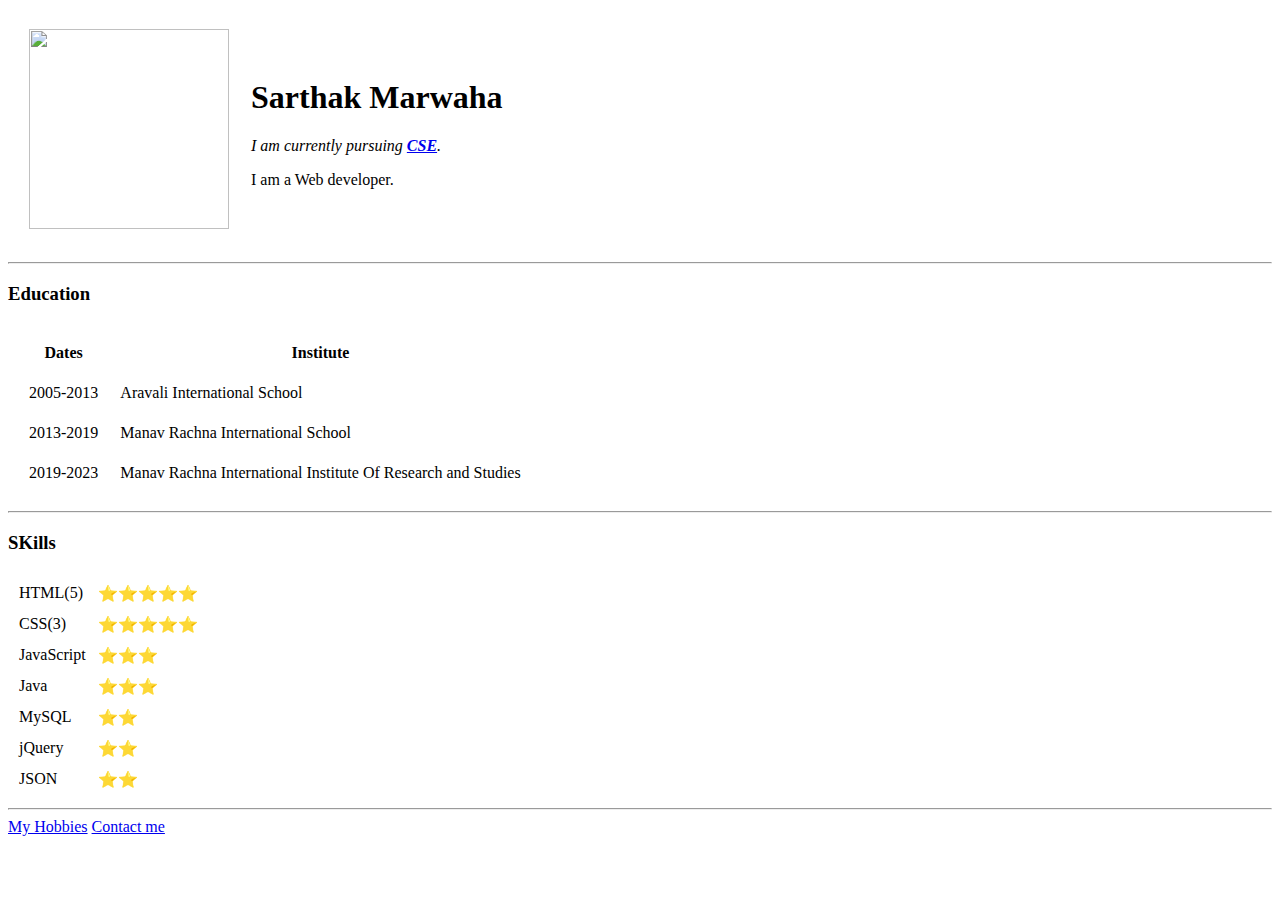
==== index.html @ b6f0bf6c "Add files via upload" ====
<!DOCTYPE html>
<html lang="en" dir="ltr">

<head>
  <meta charset="utf-8">
  <title>⚠ Sarthak's Personal site</title>
</head>

<body>
  <table cellspacing="20">
    <tr>
      <td><img src="images/photo.png" alt="" width="200" height="200"></td>
      <td><h1>Sarthak Marwaha</h1>
      <p> <em>I am currently pursuing <strong><a href="https://www.careers360.com/courses/computer-science-engineering-course" target="_blank">CSE</a></strong>.</em> </p>
      <p>I am a Web developer.</p></td>
    </tr>
  </table>
  <hr>
  <h3>Education</h3>
  <table cellspacing="20">
    <thead>
      <tr>
        <th>Dates</th>
        <th>Institute</th>
      </tr>
    </thead>
    <tr>
      <td>2005-2013</td>
      <td>Aravali International School</td>
    </tr>
    <tr>
      <td>2013-2019</td>
      <td>Manav Rachna International School</td>
    </tr>
    <tr>
      <td>2019-2023</td>
      <td>Manav Rachna International Institute Of Research and Studies</td>
    </tr>
  </table>
  <hr>
  <h3>SKills</h3>
  <table cellspacing="10">
    <tr>
      <td>HTML(5)</td>
      <td>⭐⭐⭐⭐⭐</td>
    </tr>
    <tr>
      <td>CSS(3)</td>
      <td>⭐⭐⭐⭐⭐</td>
    </tr>
    <tr>
      <td>JavaScript</td>
      <td>⭐⭐⭐</td>
    </tr>
    <tr>
      <td>Java</td>
      <td>⭐⭐⭐</td>
    </tr>
    <tr>
      <td>MySQL</td>
      <td>⭐⭐</td>
    </tr>
    <tr>
      <td>jQuery</td>
      <td>⭐⭐</td>
    </tr>

    <tr>
      <td>JSON</td>
      <td>⭐⭐</td>
    </tr>
  </table>
  <hr>
  <a href="hobbies.html" target="_blank">My Hobbies</a>
  <a href="contact.html" target="_blank">Contact me</a>
</body>

</html>
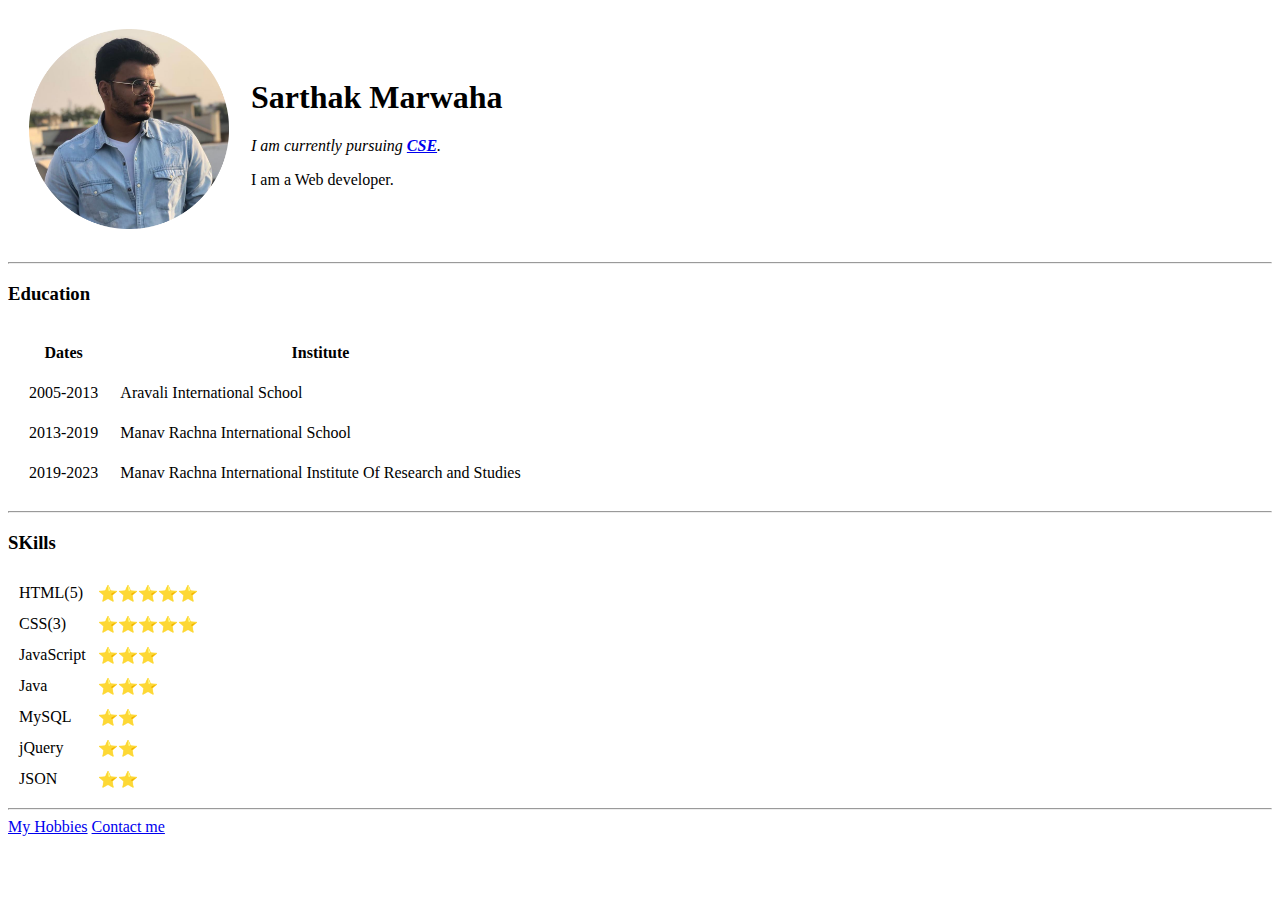
==== commit 189b121e: "Update index.html" ====
--- a/index.html
+++ b/index.html
@@ -9,7 +9,7 @@
 <body>
   <table cellspacing="20">
     <tr>
-      <td><img src="images/photo.png" alt="" width="200" height="200"></td>
+      <td><img src="photo.png" alt="" width="200" height="200"></td>
       <td><h1>Sarthak Marwaha</h1>
       <p> <em>I am currently pursuing <strong><a href="https://www.careers360.com/courses/computer-science-engineering-course" target="_blank">CSE</a></strong>.</em> </p>
       <p>I am a Web developer.</p></td>
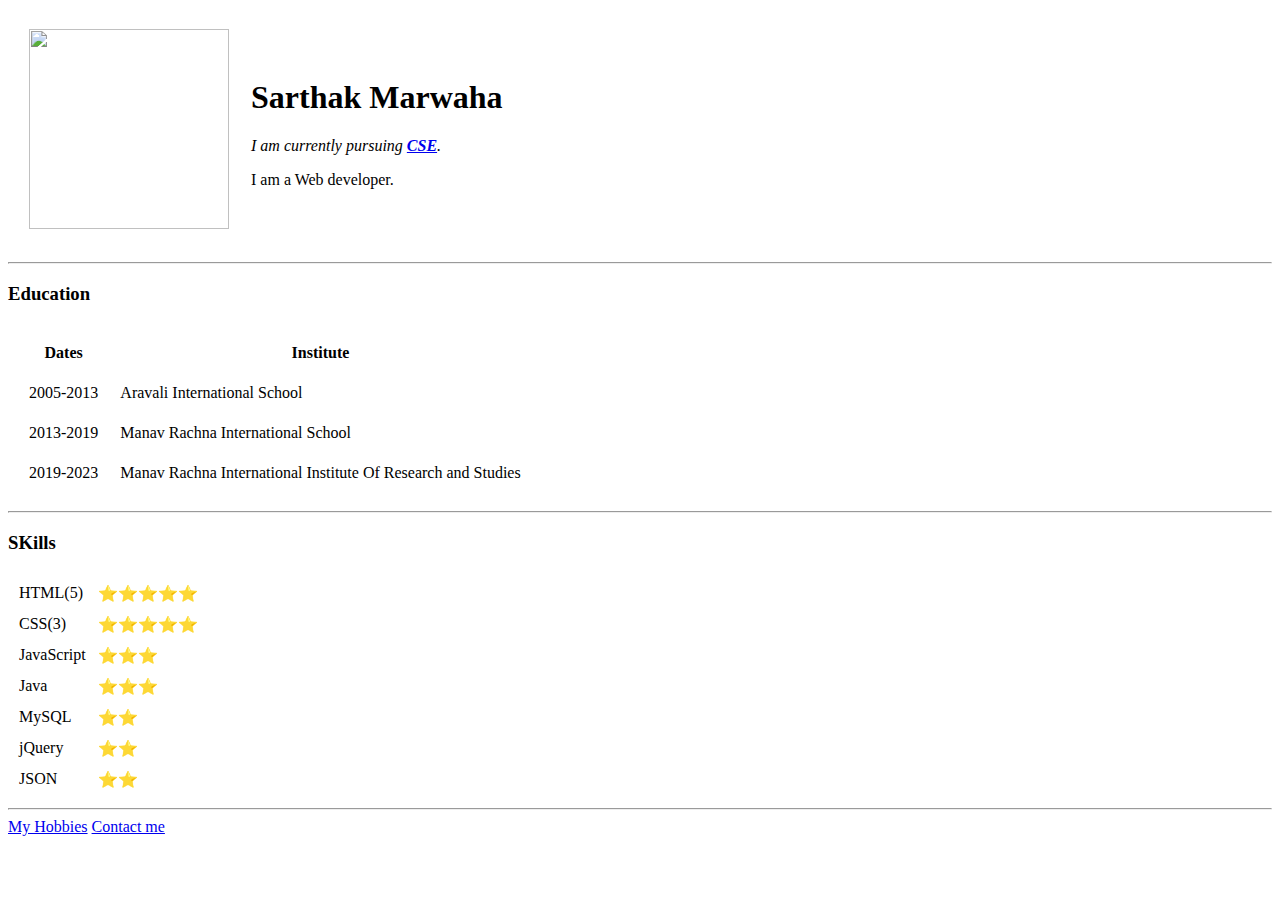
==== commit 7c2a5d29: "Add files via upload" ====
--- a/index.html
+++ b/index.html
@@ -4,12 +4,13 @@
 <head>
   <meta charset="utf-8">
   <title>⚠ Sarthak's Personal site</title>
+<link rel="stylesheet" href="css/style.css">
 </head>
 
 <body>
   <table cellspacing="20">
     <tr>
-      <td><img src="photo.png" alt="" width="200" height="200"></td>
+      <td><img src="images/photo.png" alt="" width="200" height="200"></td>
       <td><h1>Sarthak Marwaha</h1>
       <p> <em>I am currently pursuing <strong><a href="https://www.careers360.com/courses/computer-science-engineering-course" target="_blank">CSE</a></strong>.</em> </p>
       <p>I am a Web developer.</p></td>
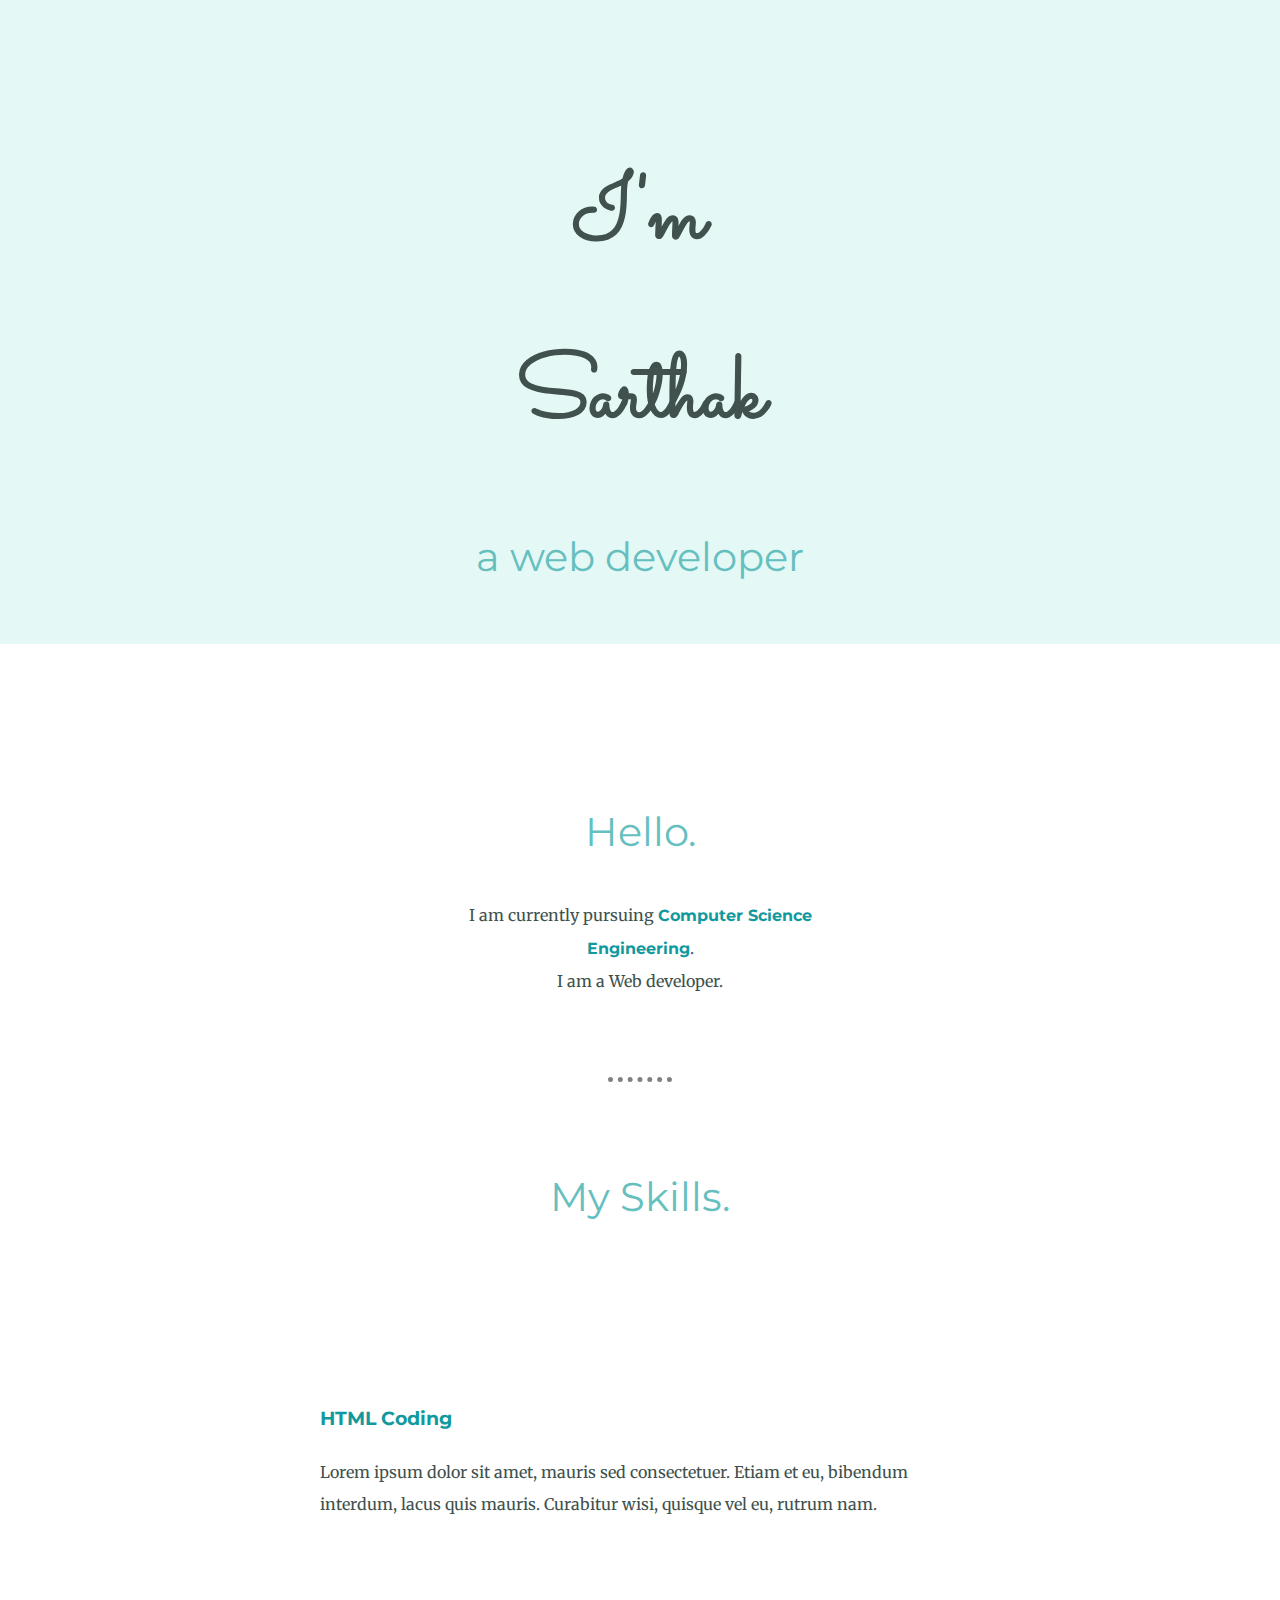
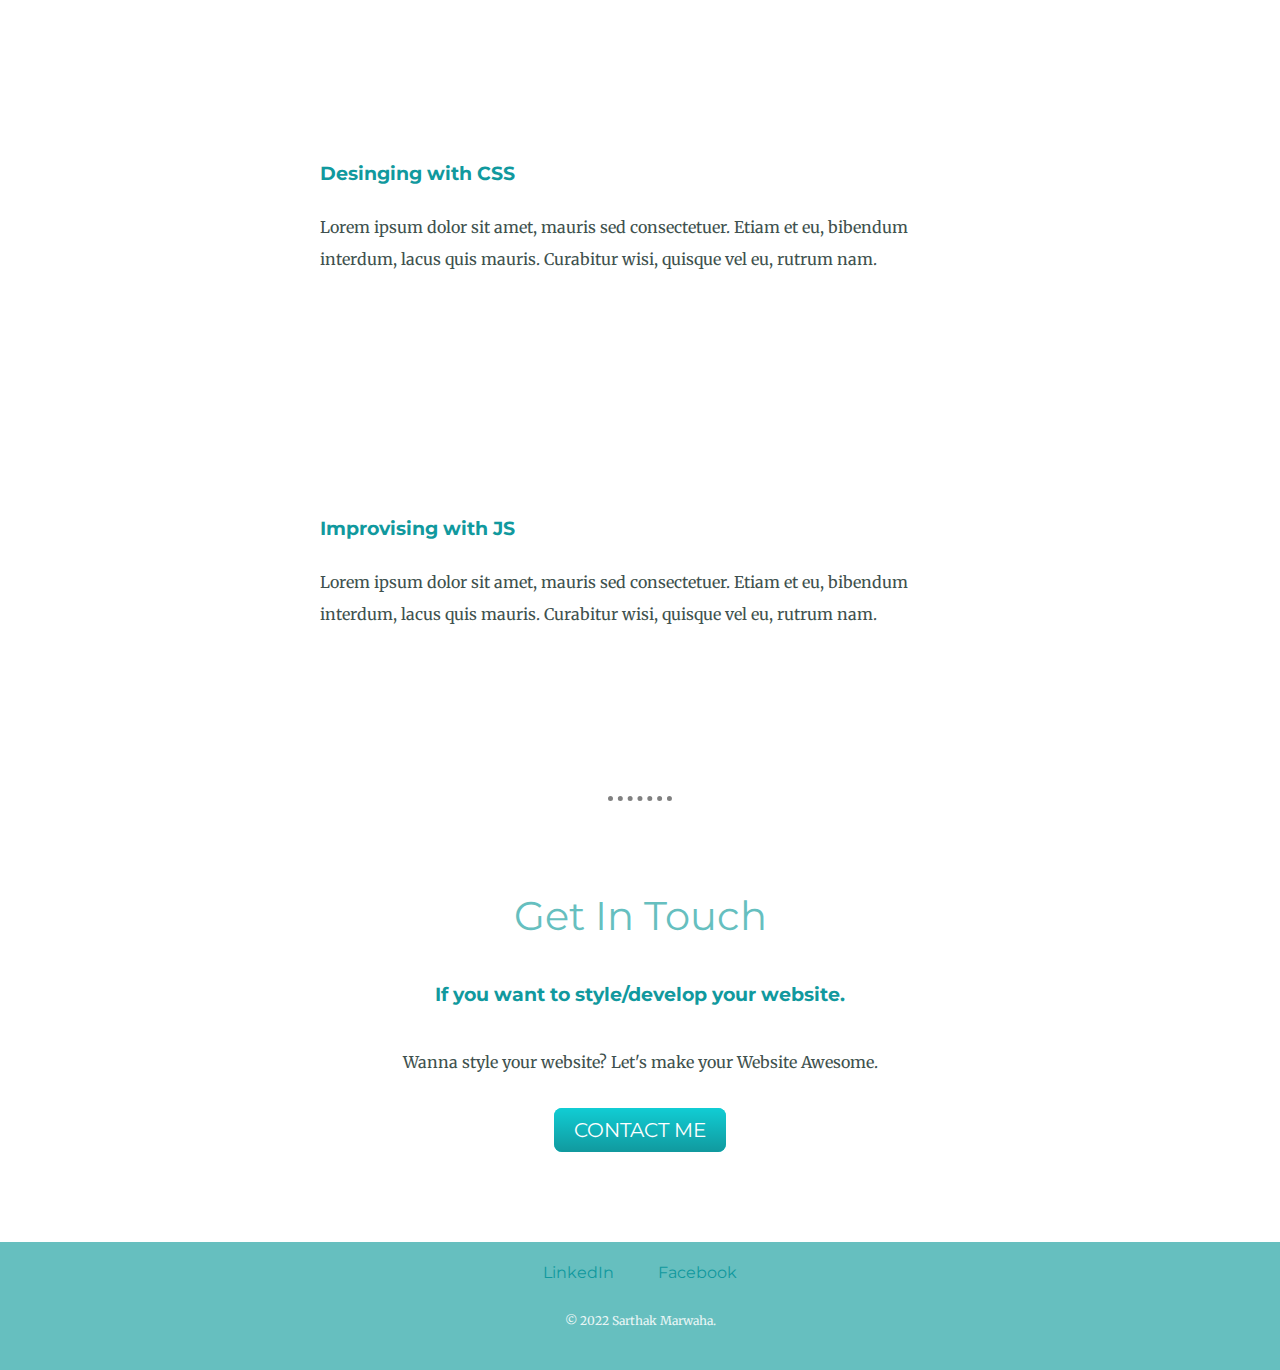
==== commit 8c1681ad: "Add files via upload" ====
--- a/index.html
+++ b/index.html
@@ -1,79 +1,63 @@
 <!DOCTYPE html>
 <html lang="en" dir="ltr">
+  <head>
+    <meta charset="utf-8">
+    <title>Sarthak Marwaha</title>
+    <link rel="stylesheet" href="styles.css">
+    <link rel="icon" href="favicon.ico">
+    <link rel="preconnect" href="https://fonts.googleapis.com">
+<link rel="preconnect" href="https://fonts.gstatic.com" crossorigin>
+<link href="https://fonts.googleapis.com/css2?family=Merriweather&family=Montserrat&family=Sacramento&display=swap" rel="stylesheet">
+  </head>
+  <body>
+    <div class="top-container">
+      <img class="top-cloud" src="images/cloud.png" alt="">
+      <h1>I'm Sarthak</h1>
+      <h2>a web developer</h2>
+      <img class="bottom-cloud" src="images/cloud.png" alt="">
+      <img src="images/mountain.png" alt="">
+    </div>
+    <div class="middle-container">
+      <div class="profile">
+        <img src="images/photo.png" alt="">
+        <h2>Hello.</h2>
+        <p class="Intro">I am currently pursuing <strong><a href="https://www.careers360.com/courses/computer-science-engineering-course" target="_blank">Computer Science Engineering</a></strong>.</em> <br /> I am a Web developer.</p>
+      </div>
+      <hr>
+      <div class="skills">
+        <h2>My Skills.</h2>
+        <div class="skill-row">
+          <img class="first" src="images/html.png" alt="">
+          <h3>HTML Coding</h3>
+          <p class="first1">Lorem ipsum dolor sit amet, mauris sed consectetuer. Etiam et eu, bibendum interdum, lacus quis mauris. Curabitur wisi, quisque vel eu, rutrum nam.</p>
 
-<head>
-  <meta charset="utf-8">
-  <title>⚠ Sarthak's Personal site</title>
-<link rel="stylesheet" href="css/style.css">
-</head>
+        </div>
+        <div class="skill-row">
+          <img class="second" src="images/css.png" alt="">
+          <h3>Desinging with CSS</h3>
+          <p class="second2">Lorem ipsum dolor sit amet, mauris sed consectetuer. Etiam et eu, bibendum interdum, lacus quis mauris. Curabitur wisi, quisque vel eu, rutrum nam.</p>
+        </div>
+        <div class="skill-row">
+          <img class="third" src="images/js.png" alt="">
+          <h3>Improvising with JS</h3>
+          <p class="third3">Lorem ipsum dolor sit amet, mauris sed consectetuer. Etiam et eu, bibendum interdum, lacus quis mauris. Curabitur wisi, quisque vel eu, rutrum nam.</p>
+        </div>
+      </div>
+      <hr>
+      <div class="contact-me">
+        <h2>Get In Touch</h2>
+        <h3>If you want to style/develop your website.</h3>
+        <p class="contact">Wanna style your website? Let's make your Website Awesome.</p>
+        <a class="btn" href="sarthaksunny1705@gmail.com">CONTACT ME</a>
+      </div>
+    </div>
 
-<body>
-  <table cellspacing="20">
-    <tr>
-      <td><img src="images/photo.png" alt="" width="200" height="200"></td>
-      <td><h1>Sarthak Marwaha</h1>
-      <p> <em>I am currently pursuing <strong><a href="https://www.careers360.com/courses/computer-science-engineering-course" target="_blank">CSE</a></strong>.</em> </p>
-      <p>I am a Web developer.</p></td>
-    </tr>
-  </table>
-  <hr>
-  <h3>Education</h3>
-  <table cellspacing="20">
-    <thead>
-      <tr>
-        <th>Dates</th>
-        <th>Institute</th>
-      </tr>
-    </thead>
-    <tr>
-      <td>2005-2013</td>
-      <td>Aravali International School</td>
-    </tr>
-    <tr>
-      <td>2013-2019</td>
-      <td>Manav Rachna International School</td>
-    </tr>
-    <tr>
-      <td>2019-2023</td>
-      <td>Manav Rachna International Institute Of Research and Studies</td>
-    </tr>
-  </table>
-  <hr>
-  <h3>SKills</h3>
-  <table cellspacing="10">
-    <tr>
-      <td>HTML(5)</td>
-      <td>⭐⭐⭐⭐⭐</td>
-    </tr>
-    <tr>
-      <td>CSS(3)</td>
-      <td>⭐⭐⭐⭐⭐</td>
-    </tr>
-    <tr>
-      <td>JavaScript</td>
-      <td>⭐⭐⭐</td>
-    </tr>
-    <tr>
-      <td>Java</td>
-      <td>⭐⭐⭐</td>
-    </tr>
-    <tr>
-      <td>MySQL</td>
-      <td>⭐⭐</td>
-    </tr>
-    <tr>
-      <td>jQuery</td>
-      <td>⭐⭐</td>
-    </tr>
 
-    <tr>
-      <td>JSON</td>
-      <td>⭐⭐</td>
-    </tr>
-  </table>
-  <hr>
-  <a href="hobbies.html" target="_blank">My Hobbies</a>
-  <a href="contact.html" target="_blank">Contact me</a>
-</body>
+    <div class="bottom-container">
+      <a class="footer-link" href="https://www.linkedin.com/in/sarthak-m-1705/">LinkedIn</a>
+      <a class="footer-link" href="https://www.facebook.com/sarthak.marwaha.9/">Facebook</a>
+      <p class="copyright">© 2022 Sarthak Marwaha.</p>
+    </div>
 
+  </body>
 </html>
--- a/styles.css
+++ b/styles.css
@@ -0,0 +1,149 @@
+body {
+  color: #40514E;
+  margin: 0;
+  padding: 0;
+  text-align: center;
+  font-family: 'Merriweather', serif;
+}
+
+h1 {
+  font-size: 5.6rem;
+  width: 30%;
+  margin: 50px auto 0 auto;
+  font-family: 'Sacramento', cursive;
+  line-height: 2;
+  /* color: #66BFBF; */
+}
+
+h2 {
+  font-family: 'Montserrat', sans-serif;
+  font-size: 2.5rem;
+  color: #66BFBF;
+  font-weight: normal;
+  padding: 10px;
+}
+
+h3 {
+  font-family: 'Montserrat', sans-serif;
+  color: #11999E;
+}
+hr{
+  border-style:none;
+  border-top-style: dotted;
+  border-color: 	#808080;
+  border-width: 5px;
+  width: 5%;
+  margin: 80px auto;;
+}
+p{
+    line-height: 2;
+}
+a{
+  color: #11999E;
+  font-family: 'Montserrat', sans-serif;
+  text-decoration: none;
+}
+/* a:hover{
+  color: #4b0082;
+} */
+
+.top-container {
+  background-color: #E4F9f5;
+  position: relative;
+  padding-top: 80px;
+}
+
+.Intro{
+  width: 30%;
+  margin: auto;
+}
+.contact{
+  width: 40%;
+  margin: 40px auto;
+}
+.copyright{
+  color:#EAF6F6;
+  font-size: 0.75rem;
+  padding: 15px 0;
+}
+
+.middle-container {
+  margin: 100px 0;
+
+}
+.middle-container img{
+  width: 245px;
+}
+.btn {
+  background: #11cdd4;
+  background-image: -webkit-linear-gradient(top, #11cdd4, #11999E);
+  background-image: -moz-linear-gradient(top, #11cdd4, #11999E);
+  background-image: -ms-linear-gradient(top, #11cdd4, #11999E);
+  background-image: -o-linear-gradient(top, #11cdd4, #11999E);
+  background-image: linear-gradient(to bottom, #11cdd4, #11999E);
+  -webkit-border-radius: 8;
+  -moz-border-radius: 8;
+  border-radius: 8px;
+  font-family: 'Montserrat', sans-serif;
+  color: #ffffff;
+  font-size: 20px;
+  padding: 10px 20px 10px 20px;
+  text-decoration: none;
+}
+
+.btn:hover {
+  background: #30E3CB;
+  background-image: -webkit-linear-gradient(top, #30E3CB, #2bc4ad);
+  background-image: -moz-linear-gradient(top, #30E3CB, #2bc4ad);
+  background-image: -ms-linear-gradient(top, #30E3CB, #2bc4ad);
+  background-image: -o-linear-gradient(top, #30E3CB, #2bc4ad);
+  background-image: linear-gradient(to bottom, #30E3CB, #2bc4ad);
+  text-decoration: none;
+}
+.bottom-container {
+  text-decoration: none;
+  padding: 20px 0 10px;
+  background-color: #66BFBF;
+}
+.bottom-container a{
+    margin: 10px 20px;
+}
+.bottom-container a:hover{
+  color: #EAf6f6;
+}
+
+.skill-row{
+  width: 50%;
+  margin: 100px auto 100px auto;
+  padding: 50px 0 50px 0;
+  text-align: left;
+  line-height: 2;
+
+}
+.skill-row .first{
+  width: 25%;
+  float: left;
+  margin-right: 40px;
+}
+.skill-row .second{
+  width: 25%;
+  float: right;
+  margin-left: 40px;
+}
+.skill-row .third{
+  width: 25%;
+  float: left;
+  margin-right: 40px;
+}
+
+.top-cloud {
+  position: absolute;
+  right: 350px;
+  top: 35px;
+}
+
+.bottom-cloud {
+  position: absolute;
+  left: 250px;
+  bottom: 300px;
+}
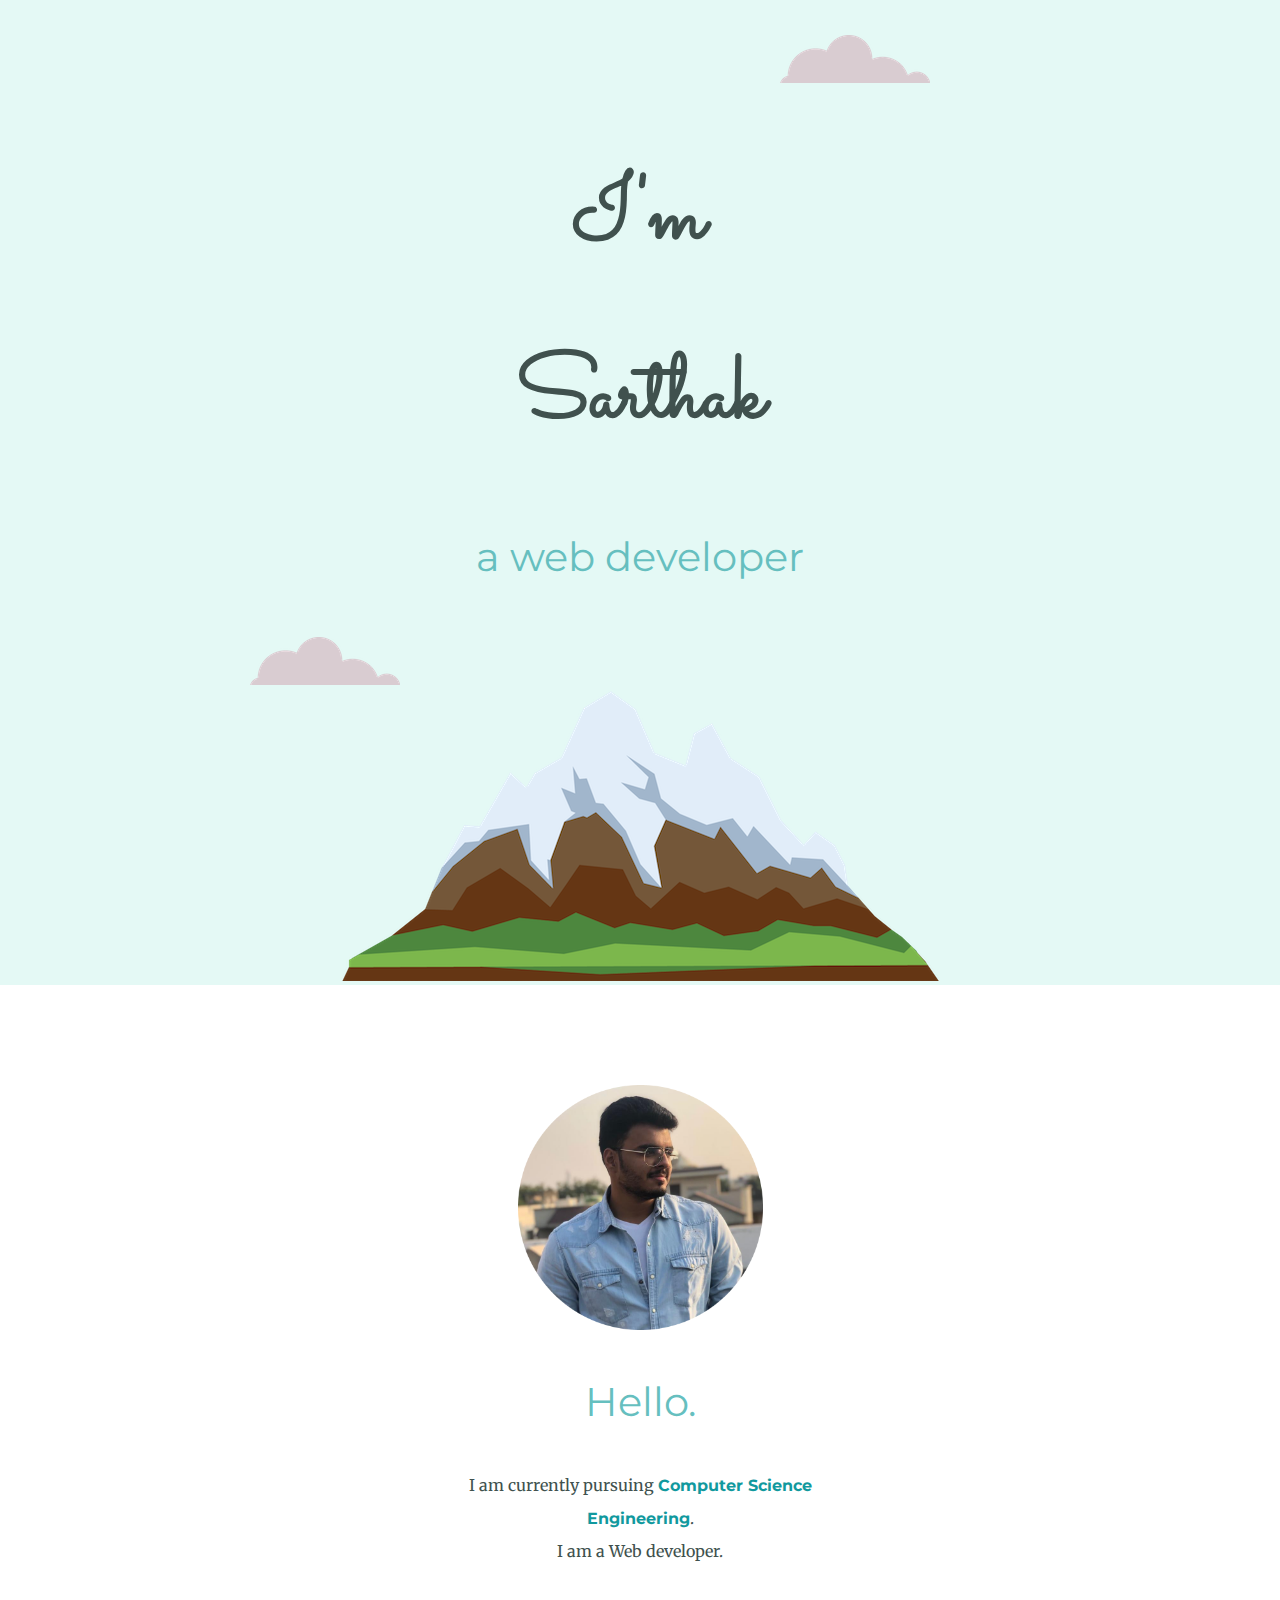
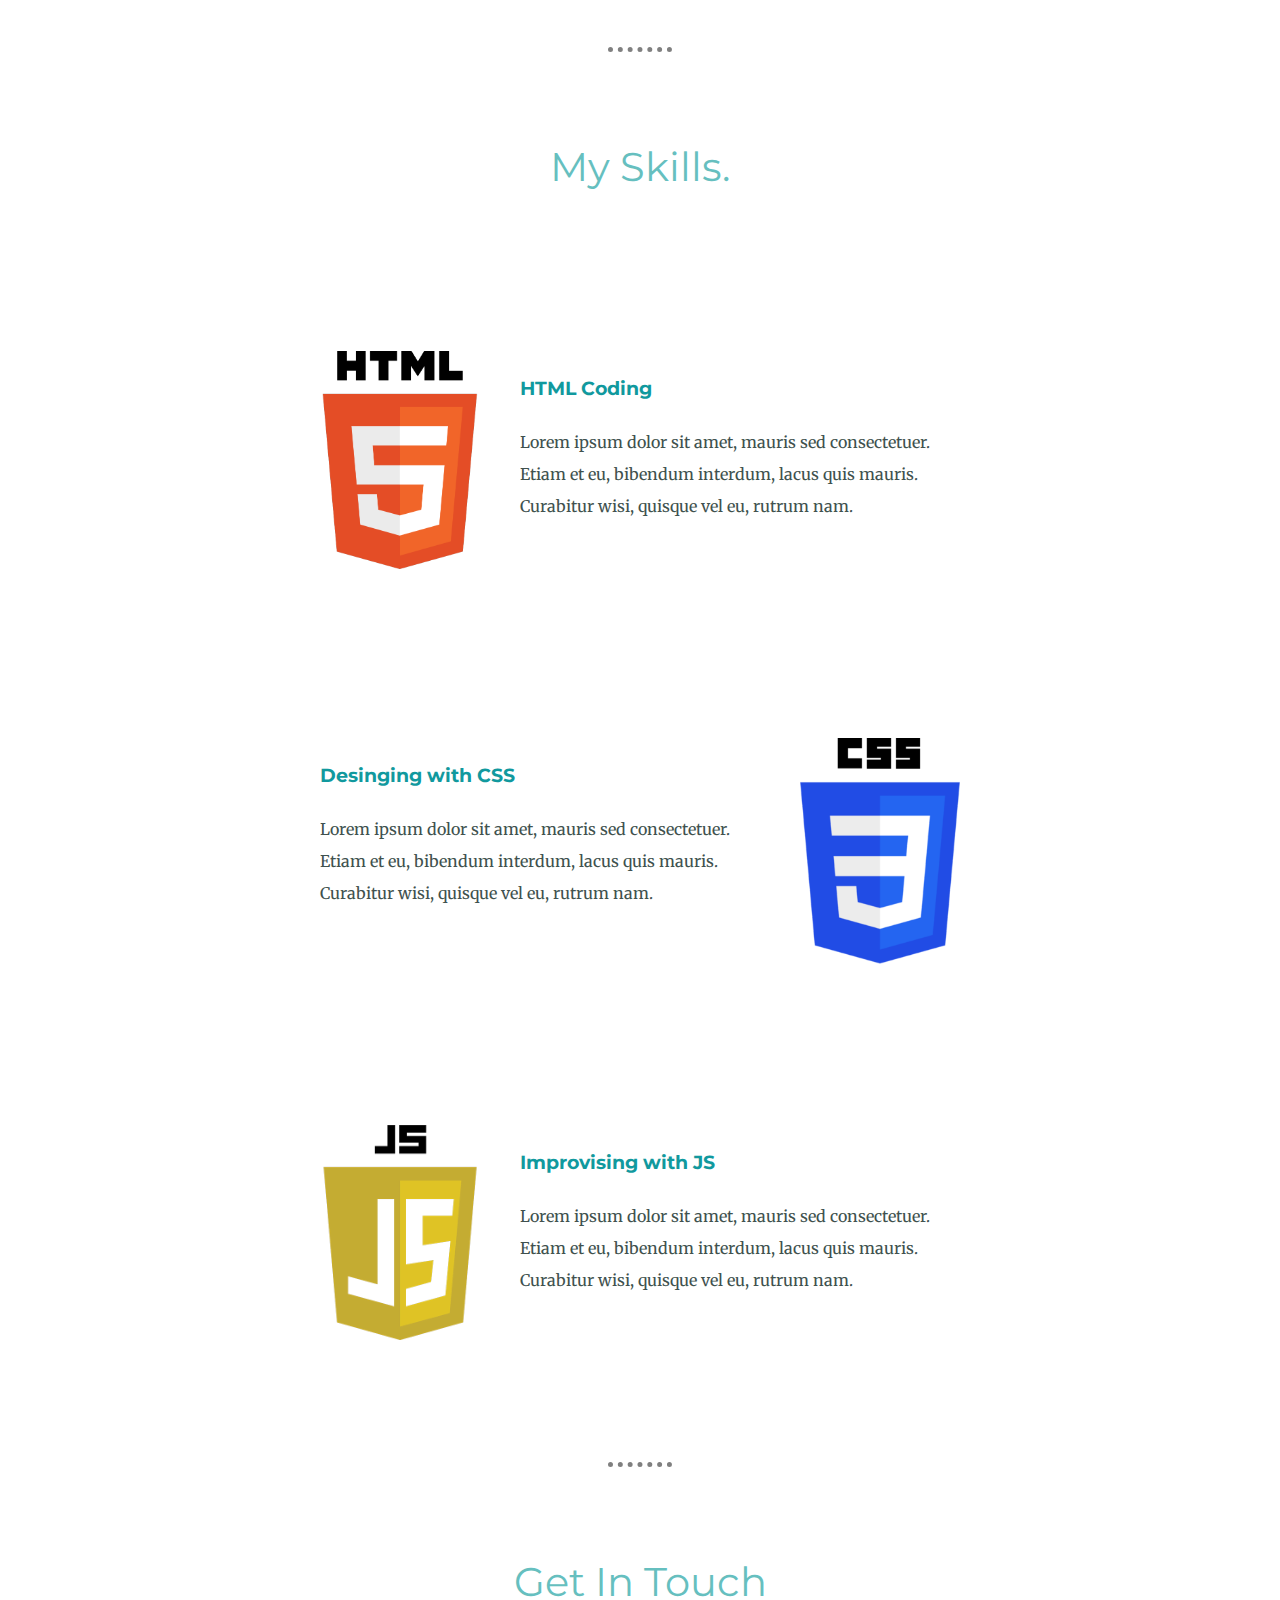
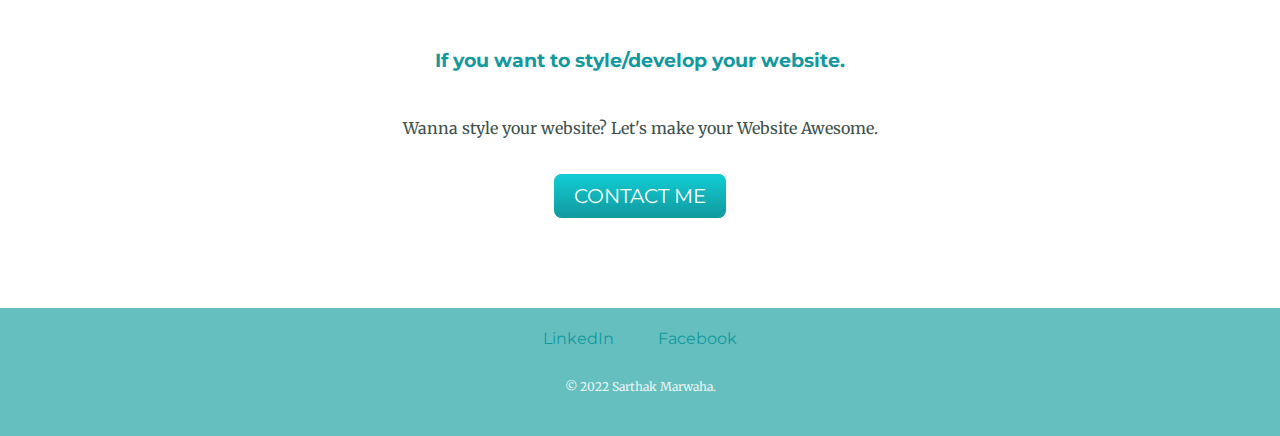
==== commit 1c59c87d: "Update index.html" ====
--- a/index.html
+++ b/index.html
@@ -11,15 +11,15 @@
   </head>
   <body>
     <div class="top-container">
-      <img class="top-cloud" src="images/cloud.png" alt="">
+      <img class="top-cloud" src="cloud.png" alt="">
       <h1>I'm Sarthak</h1>
       <h2>a web developer</h2>
-      <img class="bottom-cloud" src="images/cloud.png" alt="">
-      <img src="images/mountain.png" alt="">
+      <img class="bottom-cloud" src="cloud.png" alt="">
+      <img src="mountain.png" alt="">
     </div>
     <div class="middle-container">
       <div class="profile">
-        <img src="images/photo.png" alt="">
+        <img src="photo.png" alt="">
         <h2>Hello.</h2>
         <p class="Intro">I am currently pursuing <strong><a href="https://www.careers360.com/courses/computer-science-engineering-course" target="_blank">Computer Science Engineering</a></strong>.</em> <br /> I am a Web developer.</p>
       </div>
@@ -27,18 +27,18 @@
       <div class="skills">
         <h2>My Skills.</h2>
         <div class="skill-row">
-          <img class="first" src="images/html.png" alt="">
+          <img class="first" src="html.png" alt="">
           <h3>HTML Coding</h3>
           <p class="first1">Lorem ipsum dolor sit amet, mauris sed consectetuer. Etiam et eu, bibendum interdum, lacus quis mauris. Curabitur wisi, quisque vel eu, rutrum nam.</p>
 
         </div>
         <div class="skill-row">
-          <img class="second" src="images/css.png" alt="">
+          <img class="second" src="css.png" alt="">
           <h3>Desinging with CSS</h3>
           <p class="second2">Lorem ipsum dolor sit amet, mauris sed consectetuer. Etiam et eu, bibendum interdum, lacus quis mauris. Curabitur wisi, quisque vel eu, rutrum nam.</p>
         </div>
         <div class="skill-row">
-          <img class="third" src="images/js.png" alt="">
+          <img class="third" src="js.png" alt="">
           <h3>Improvising with JS</h3>
           <p class="third3">Lorem ipsum dolor sit amet, mauris sed consectetuer. Etiam et eu, bibendum interdum, lacus quis mauris. Curabitur wisi, quisque vel eu, rutrum nam.</p>
         </div>
